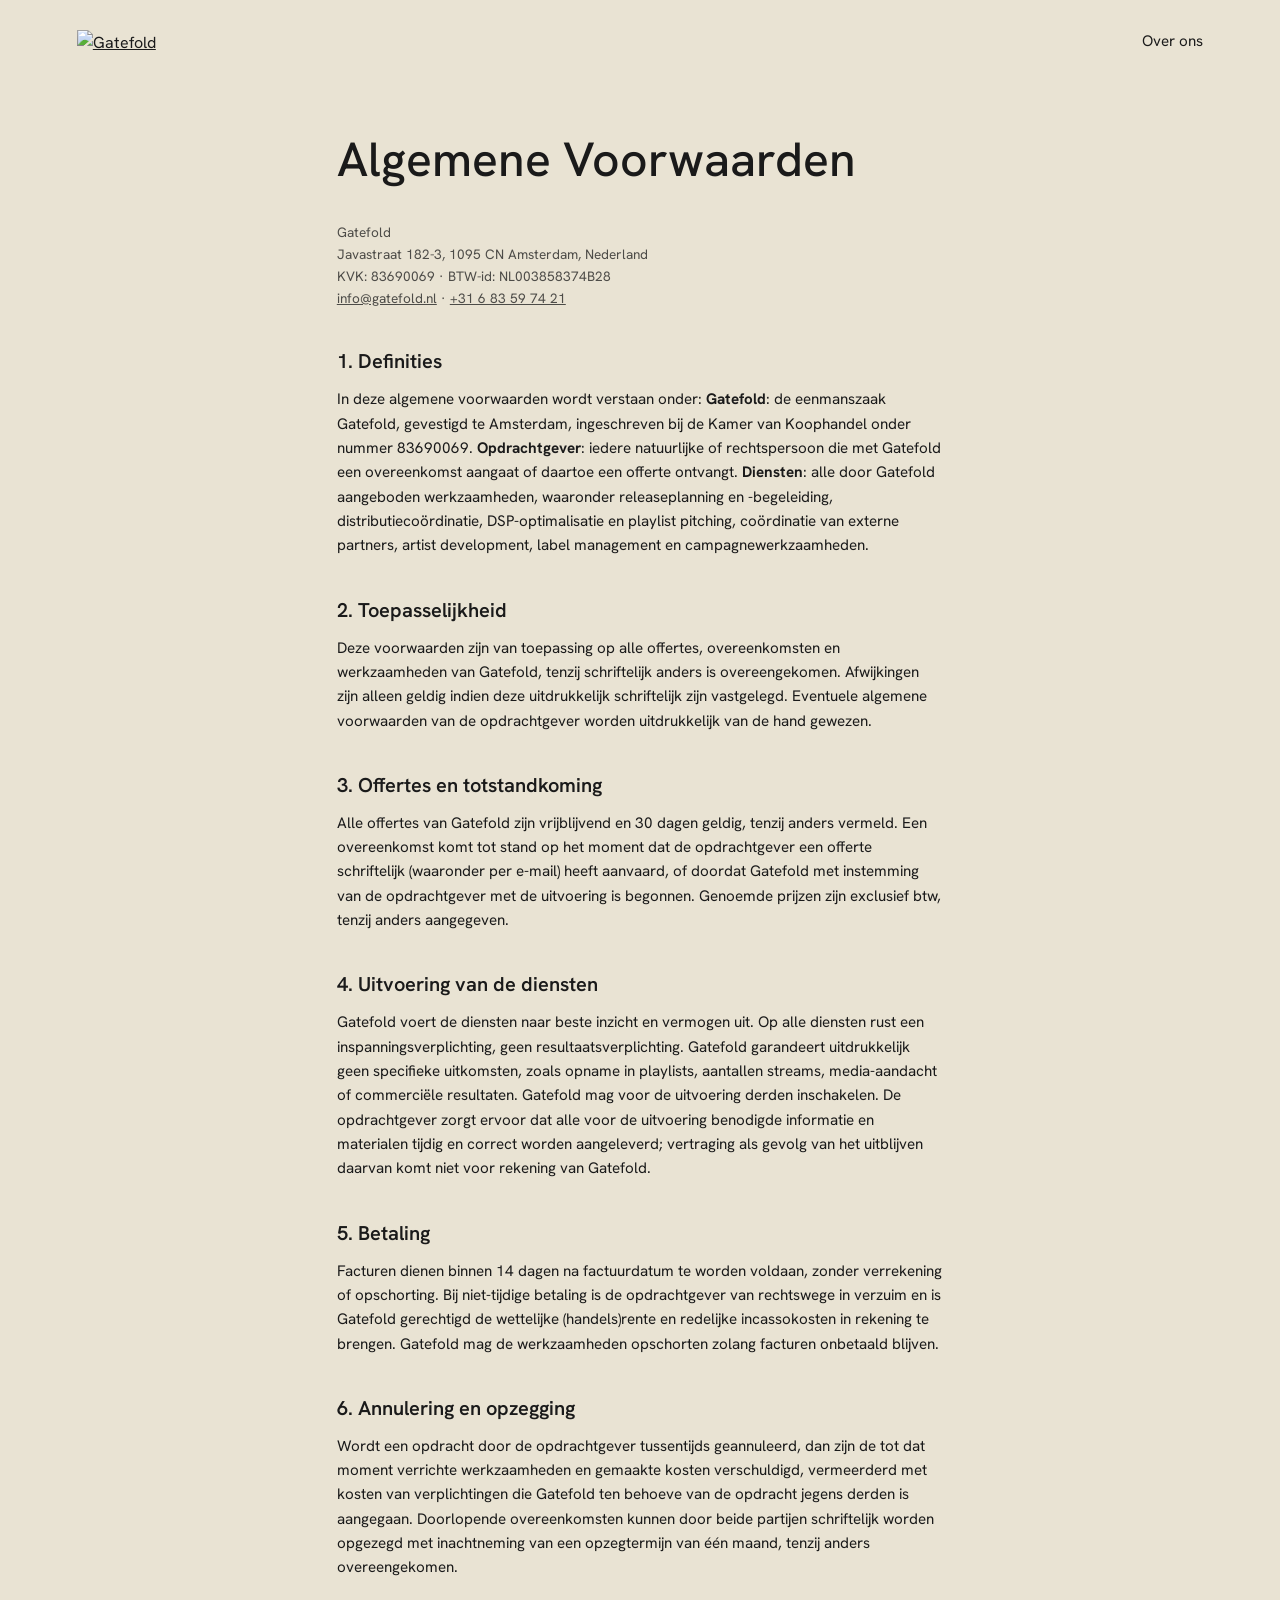
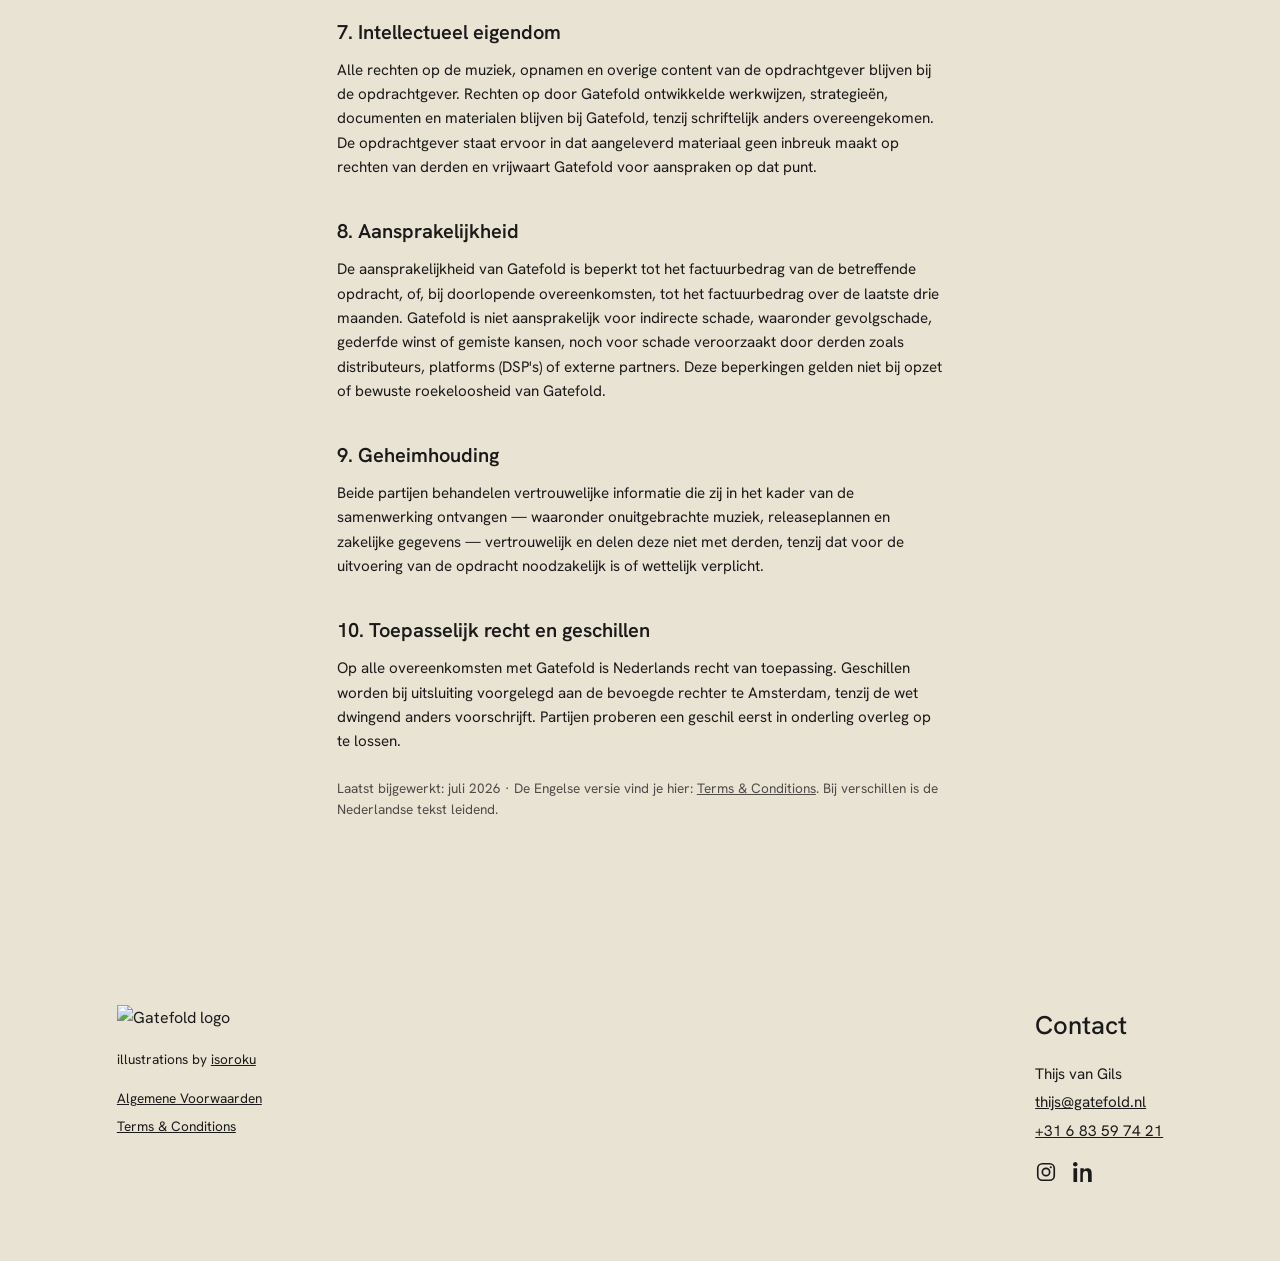
==== algemene-voorwaarden.html @ 9f6c151a "Add files via upload" ====
<!DOCTYPE html>
<html lang="nl">
<head>
  <meta charset="UTF-8">
  <meta name="viewport" content="width=device-width, initial-scale=1.0">
  <title>Algemene Voorwaarden — Gatefold</title>
  <link rel="preconnect" href="https://fonts.googleapis.com">
  <link rel="preconnect" href="https://fonts.gstatic.com" crossorigin>
  <link href="https://fonts.googleapis.com/css2?family=Hanken+Grotesk:wght@400;500;600;700&display=swap" rel="stylesheet">
  <link rel="stylesheet" href="style.css">
</head>
<body>

  <header class="site-header">
    <a href="index.html" class="wordmark"><img src="img/logo.png" alt="Gatefold"></a>
    <nav>
      <a href="over-ons.html">Over ons</a>
    </nav>
  </header>

  <main class="legal">
    <h1>Algemene Voorwaarden</h1>

    <p class="legal-meta">
      Gatefold<br>
      Javastraat 182-3, 1095 CN Amsterdam, Nederland<br>
      KVK: 83690069 · BTW-id: NL003858374B28<br>
      <a href="mailto:info@gatefold.nl">info@gatefold.nl</a> · <a href="tel:+31683597421">+31 6 83 59 74 21</a>
    </p>

    <h2>1. Definities</h2>
    <p>In deze algemene voorwaarden wordt verstaan onder: <strong>Gatefold</strong>: de eenmanszaak Gatefold, gevestigd te Amsterdam, ingeschreven bij de Kamer van Koophandel onder nummer 83690069. <strong>Opdrachtgever</strong>: iedere natuurlijke of rechtspersoon die met Gatefold een overeenkomst aangaat of daartoe een offerte ontvangt. <strong>Diensten</strong>: alle door Gatefold aangeboden werkzaamheden, waaronder releaseplanning en -begeleiding, distributiecoördinatie, DSP-optimalisatie en playlist pitching, coördinatie van externe partners, artist development, label management en campagnewerkzaamheden.</p>

    <h2>2. Toepasselijkheid</h2>
    <p>Deze voorwaarden zijn van toepassing op alle offertes, overeenkomsten en werkzaamheden van Gatefold, tenzij schriftelijk anders is overeengekomen. Afwijkingen zijn alleen geldig indien deze uitdrukkelijk schriftelijk zijn vastgelegd. Eventuele algemene voorwaarden van de opdrachtgever worden uitdrukkelijk van de hand gewezen.</p>

    <h2>3. Offertes en totstandkoming</h2>
    <p>Alle offertes van Gatefold zijn vrijblijvend en 30 dagen geldig, tenzij anders vermeld. Een overeenkomst komt tot stand op het moment dat de opdrachtgever een offerte schriftelijk (waaronder per e-mail) heeft aanvaard, of doordat Gatefold met instemming van de opdrachtgever met de uitvoering is begonnen. Genoemde prijzen zijn exclusief btw, tenzij anders aangegeven.</p>

    <h2>4. Uitvoering van de diensten</h2>
    <p>Gatefold voert de diensten naar beste inzicht en vermogen uit. Op alle diensten rust een inspanningsverplichting, geen resultaatsverplichting. Gatefold garandeert uitdrukkelijk geen specifieke uitkomsten, zoals opname in playlists, aantallen streams, media-aandacht of commerciële resultaten. Gatefold mag voor de uitvoering derden inschakelen. De opdrachtgever zorgt ervoor dat alle voor de uitvoering benodigde informatie en materialen tijdig en correct worden aangeleverd; vertraging als gevolg van het uitblijven daarvan komt niet voor rekening van Gatefold.</p>

    <h2>5. Betaling</h2>
    <p>Facturen dienen binnen 14 dagen na factuurdatum te worden voldaan, zonder verrekening of opschorting. Bij niet-tijdige betaling is de opdrachtgever van rechtswege in verzuim en is Gatefold gerechtigd de wettelijke (handels)rente en redelijke incassokosten in rekening te brengen. Gatefold mag de werkzaamheden opschorten zolang facturen onbetaald blijven.</p>

    <h2>6. Annulering en opzegging</h2>
    <p>Wordt een opdracht door de opdrachtgever tussentijds geannuleerd, dan zijn de tot dat moment verrichte werkzaamheden en gemaakte kosten verschuldigd, vermeerderd met kosten van verplichtingen die Gatefold ten behoeve van de opdracht jegens derden is aangegaan. Doorlopende overeenkomsten kunnen door beide partijen schriftelijk worden opgezegd met inachtneming van een opzegtermijn van één maand, tenzij anders overeengekomen.</p>

    <h2>7. Intellectueel eigendom</h2>
    <p>Alle rechten op de muziek, opnamen en overige content van de opdrachtgever blijven bij de opdrachtgever. Rechten op door Gatefold ontwikkelde werkwijzen, strategieën, documenten en materialen blijven bij Gatefold, tenzij schriftelijk anders overeengekomen. De opdrachtgever staat ervoor in dat aangeleverd materiaal geen inbreuk maakt op rechten van derden en vrijwaart Gatefold voor aanspraken op dat punt.</p>

    <h2>8. Aansprakelijkheid</h2>
    <p>De aansprakelijkheid van Gatefold is beperkt tot het factuurbedrag van de betreffende opdracht, of, bij doorlopende overeenkomsten, tot het factuurbedrag over de laatste drie maanden. Gatefold is niet aansprakelijk voor indirecte schade, waaronder gevolgschade, gederfde winst of gemiste kansen, noch voor schade veroorzaakt door derden zoals distributeurs, platforms (DSP's) of externe partners. Deze beperkingen gelden niet bij opzet of bewuste roekeloosheid van Gatefold.</p>

    <h2>9. Geheimhouding</h2>
    <p>Beide partijen behandelen vertrouwelijke informatie die zij in het kader van de samenwerking ontvangen — waaronder onuitgebrachte muziek, releaseplannen en zakelijke gegevens — vertrouwelijk en delen deze niet met derden, tenzij dat voor de uitvoering van de opdracht noodzakelijk is of wettelijk verplicht.</p>

    <h2>10. Toepasselijk recht en geschillen</h2>
    <p>Op alle overeenkomsten met Gatefold is Nederlands recht van toepassing. Geschillen worden bij uitsluiting voorgelegd aan de bevoegde rechter te Amsterdam, tenzij de wet dwingend anders voorschrijft. Partijen proberen een geschil eerst in onderling overleg op te lossen.</p>

    <p class="legal-meta">Laatst bijgewerkt: juli 2026 · De Engelse versie vind je hier: <a href="terms-conditions.html">Terms &amp; Conditions</a>. Bij verschillen is de Nederlandse tekst leidend.</p>
  </main>

  <footer class="site-footer">
    <div class="footer-left">
      <img src="img/logo-footer.png" alt="Gatefold logo" class="footer-logo">
      <p class="credit">illustrations by <a href="https://pelicanswamp.jp/" target="_blank" rel="noopener">isoroku</a></p>
      <p><a href="algemene-voorwaarden.html">Algemene Voorwaarden</a></p>
      <p><a href="terms-conditions.html">Terms &amp; Conditions</a></p>
    </div>
    <div class="footer-right">
      <h3>Contact</h3>
      <p>Thijs van Gils</p>
      <p><a href="mailto:thijs@gatefold.nl">thijs@gatefold.nl</a></p>
      <p><a href="tel:+31683597421">+31 6 83 59 74 21</a></p>
      <div class="socials">
        <a href="http://instagram.com/gatefold.nl" aria-label="Instagram" target="_blank" rel="noopener">
          <svg viewBox="0 0 24 24" width="22" height="22" fill="none" stroke="currentColor" stroke-width="1.8"><rect x="3" y="3" width="18" height="18" rx="5"/><circle cx="12" cy="12" r="4"/><circle cx="17.2" cy="6.8" r="1.2" fill="currentColor" stroke="none"/></svg>
        </a>
        <a href="https://nl.linkedin.com/company/gatefoldnl" aria-label="LinkedIn" target="_blank" rel="noopener">
          <svg viewBox="0 0 24 24" width="22" height="22" fill="currentColor"><path d="M4.98 3.5C4.98 4.88 3.87 6 2.5 6S0 4.88 0 3.5 1.12 1 2.5 1s2.48 1.12 2.48 2.5zM.5 8h4V23h-4V8zm7.5 0h3.8v2.05h.05c.53-1 1.83-2.05 3.77-2.05 4.03 0 4.78 2.65 4.78 6.1V23h-4v-7.9c0-1.88-.03-4.3-2.62-4.3-2.62 0-3.02 2.05-3.02 4.17V23H8V8z"/></svg>
        </a>
      </div>
    </div>
  </footer>

</body>
</html>
---- style.css ----
/* ==========================================================
   Gatefold — statische site
   Kleuren en typografie gebaseerd op het originele ontwerp
   ========================================================== */

:root {
  --cream: #e9e3d3;      /* lichte achtergrond */
  --navy: #14384f;       /* donkerblauwe secties */
  --ink: #1a1a1a;        /* tekst op licht */
  --line: rgba(233, 227, 211, 0.5); /* lijntjes in accordeon */
}

* { margin: 0; padding: 0; box-sizing: border-box; }

html { scroll-behavior: smooth; }

body {
  font-family: "Hanken Grotesk", "Helvetica Neue", Arial, sans-serif;
  background: var(--cream);
  color: var(--ink);
  line-height: 1.6;
}

img { max-width: 100%; display: block; }

a { color: inherit; }

/* ---------- Header ---------- */

.site-header {
  display: flex;
  justify-content: space-between;
  align-items: center;
  padding: 28px 6vw;
  background: var(--cream);
}

.wordmark img { height: 22px; width: auto; }

.site-header nav a {
  text-decoration: none;
  font-size: 0.95rem;
  margin-left: 28px;
}

.site-header nav a:hover,
.site-header nav a.active {
  text-decoration: underline;
  text-underline-offset: 4px;
}

/* ---------- Knoppen ---------- */

.btn {
  display: inline-block;
  padding: 14px 40px;
  border-radius: 999px;
  text-decoration: none;
  font-size: 0.85rem;
  font-weight: 600;
  letter-spacing: 0.12em;
  text-transform: uppercase;
  transition: opacity 0.2s ease;
}

.btn:hover { opacity: 0.85; }

.btn-dark { background: var(--navy); color: var(--cream); }
.btn-light { background: var(--cream); color: var(--navy); }

/* ---------- Hero ---------- */

.hero { background: var(--cream); padding: 6vw 6vw 8vw; }

.hero-inner {
  display: grid;
  grid-template-columns: 1.1fr 1fr;
  gap: 6vw;
  align-items: center;
  max-width: 1200px;
  margin: 0 auto;
}

.hero h1 {
  font-size: clamp(2.2rem, 4.5vw, 3.4rem);
  font-weight: 600;
  line-height: 1.15;
  margin-bottom: 24px;
}

.hero p { max-width: 44ch; margin-bottom: 32px; font-size: 0.95rem; }

.hero-image img { max-width: 420px; margin: 0 auto; }

/* ---------- Donkere secties ---------- */

.dark { background: var(--navy); color: var(--cream); }

.section-inner {
  max-width: 1200px;
  margin: 0 auto;
  padding: 90px 6vw;
}

.two-col {
  display: grid;
  grid-template-columns: 1fr 1.2fr;
  gap: 6vw;
  align-items: start;
}

.section-title {
  font-size: clamp(2rem, 3.5vw, 2.8rem);
  font-weight: 500;
}

/* ---------- Accordeon (services) ---------- */

.accordion details { border-bottom: 1px solid var(--line); }
.accordion details:first-child { border-top: 1px solid var(--line); }

.accordion summary {
  cursor: pointer;
  list-style: none;
  display: flex;
  justify-content: space-between;
  align-items: center;
  gap: 20px;
  padding: 22px 4px;
  font-size: 1.35rem;
  font-weight: 500;
}

.accordion summary::-webkit-details-marker { display: none; }

/* plus/min-teken */
.accordion summary::after {
  content: "+";
  font-size: 1.6rem;
  font-weight: 400;
  flex-shrink: 0;
}

.accordion details[open] summary::after { content: "–"; }

.accordion details p {
  padding: 0 4px 24px;
  font-size: 0.9rem;
  max-width: 55ch;
  opacity: 0.9;
}

/* ---------- Hoe het werkt ---------- */

.how-it-works { align-items: center; }

.how-image img { max-width: 420px; }

.how-text h2 {
  font-size: clamp(2rem, 3.5vw, 2.8rem);
  font-weight: 500;
  margin-bottom: 20px;
}

.how-text p { max-width: 48ch; margin-bottom: 32px; font-size: 0.95rem; }

/* ---------- Contact ---------- */

.contact p { max-width: 40ch; margin-top: 16px; font-size: 0.95rem; }

.contact-details { font-size: 1.05rem; }
.contact-details .contact-name { font-weight: 600; margin-bottom: 8px; }
.contact-details a { text-underline-offset: 4px; }

/* ---------- Footer ---------- */

.site-footer {
  background: var(--cream);
  color: var(--ink);
  display: grid;
  grid-template-columns: 1fr 1fr;
  gap: 6vw;
  padding: 70px 6vw;
  max-width: 1200px;
  margin: 0 auto;
}

.footer-logo { max-width: 130px; margin-bottom: 18px; }

.footer-left p { font-size: 0.85rem; margin-bottom: 6px; }
.footer-left .credit { margin-bottom: 18px; }

.footer-right { justify-self: end; }
.footer-right h3 { font-size: 1.6rem; font-weight: 500; margin-bottom: 16px; }
.footer-right p { font-size: 0.95rem; margin-bottom: 4px; }

.socials { display: flex; gap: 16px; margin-top: 18px; }
.socials a { color: var(--ink); }
.socials a:hover { opacity: 0.7; }

/* ---------- Over ons ---------- */

.about { background: var(--cream); }

.about-inner {
  max-width: 1200px;
  margin: 0 auto;
  padding: 6vw;
  grid-template-columns: 1fr 1.1fr;
  align-items: start;
}

.about-text h1 {
  font-size: clamp(2.4rem, 5vw, 3.6rem);
  font-weight: 500;
  margin-bottom: 28px;
}

.about-text p { max-width: 52ch; margin-bottom: 20px; font-size: 1rem; }

.about-text .btn { margin-top: 16px; }

/* ---------- Voorwaarden-pagina's ---------- */

.legal {
  max-width: 760px;
  margin: 0 auto;
  padding: 40px 6vw 90px;
}

.legal h1 {
  font-size: clamp(2.2rem, 4vw, 3rem);
  font-weight: 500;
  margin-bottom: 24px;
}

.legal h2 {
  font-size: 1.25rem;
  font-weight: 600;
  margin: 36px 0 10px;
}

.legal p { font-size: 0.95rem; margin-bottom: 14px; }

.legal .legal-meta {
  font-size: 0.85rem;
  opacity: 0.75;
  margin: 24px 0;
}

/* ---------- Mobiel ---------- */

@media (max-width: 800px) {
  .hero-inner,
  .two-col,
  .about-inner,
  .site-footer {
    grid-template-columns: 1fr;
    gap: 40px;
  }

  .hero-image { order: -1; }
  .hero-image img { max-width: 260px; }

  .section-inner { padding: 60px 6vw; }

  .accordion summary { font-size: 1.1rem; }

  .footer-right { justify-self: start; }
}
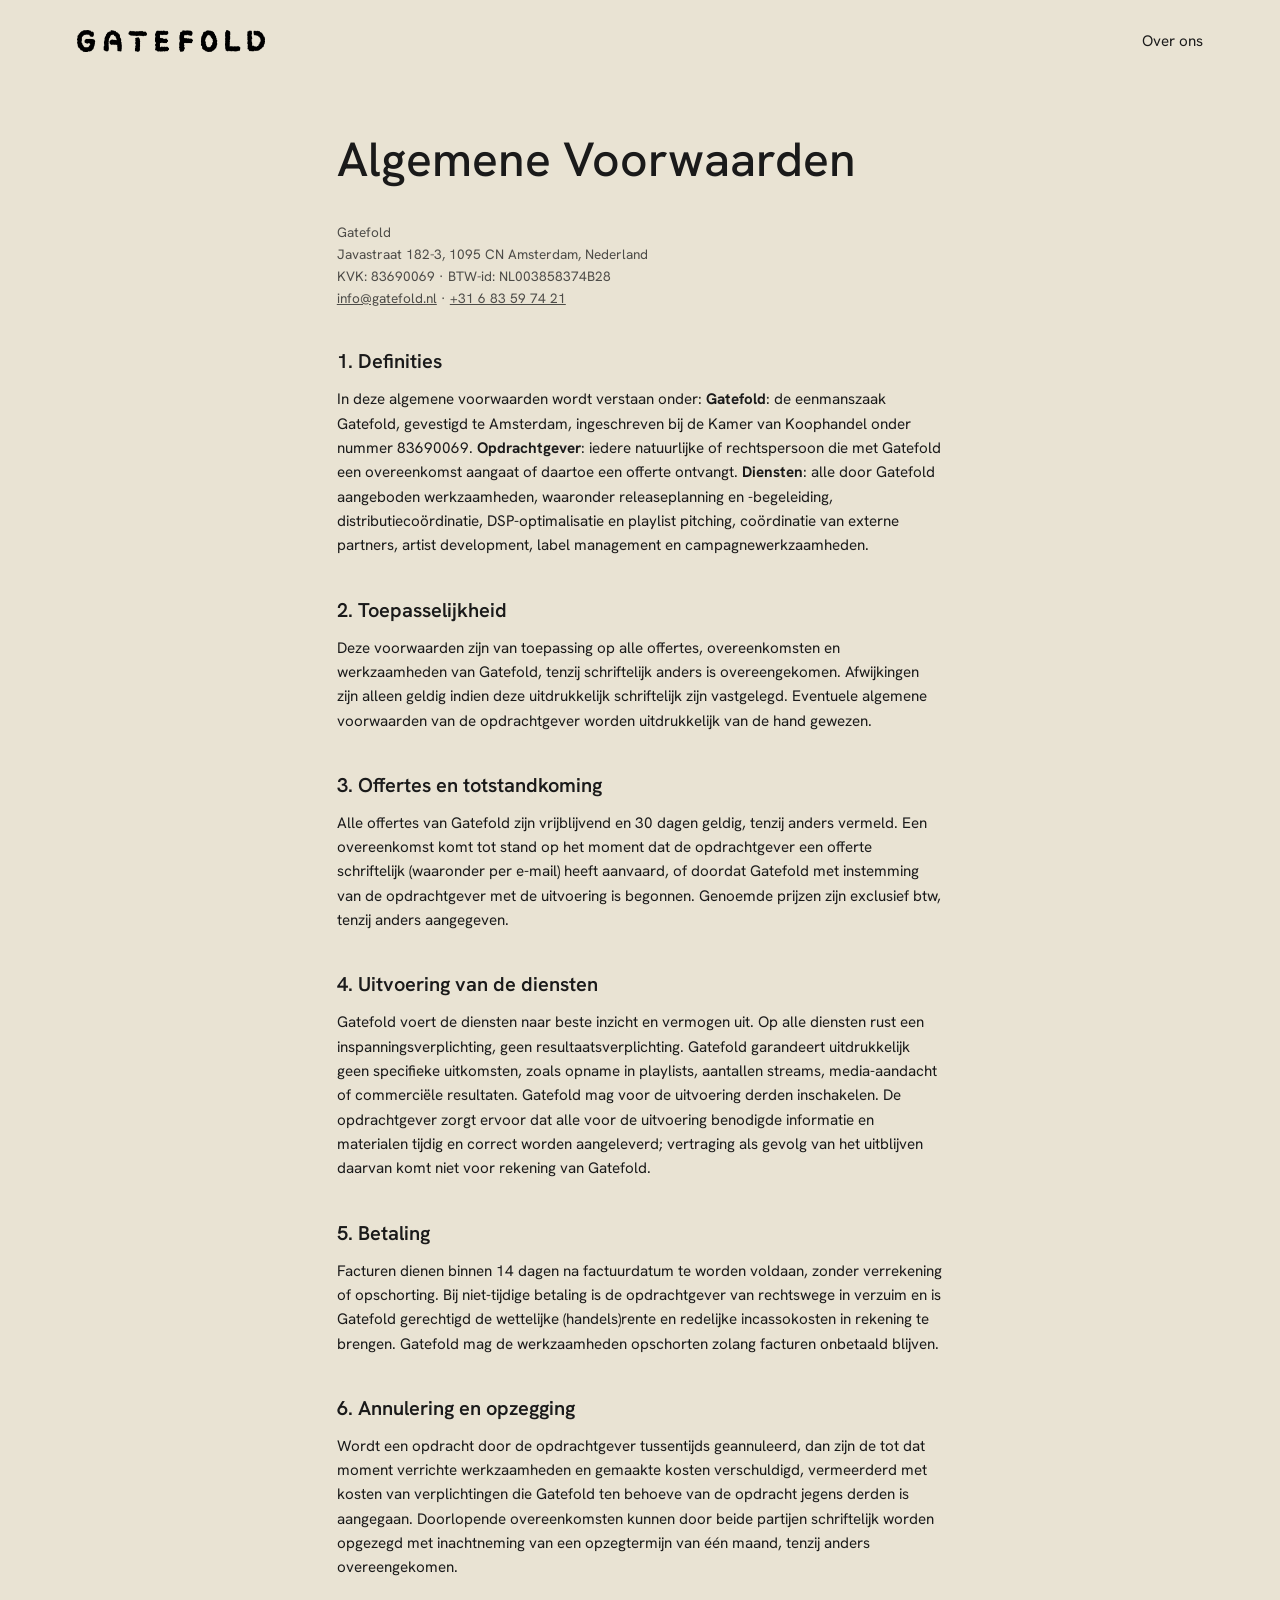
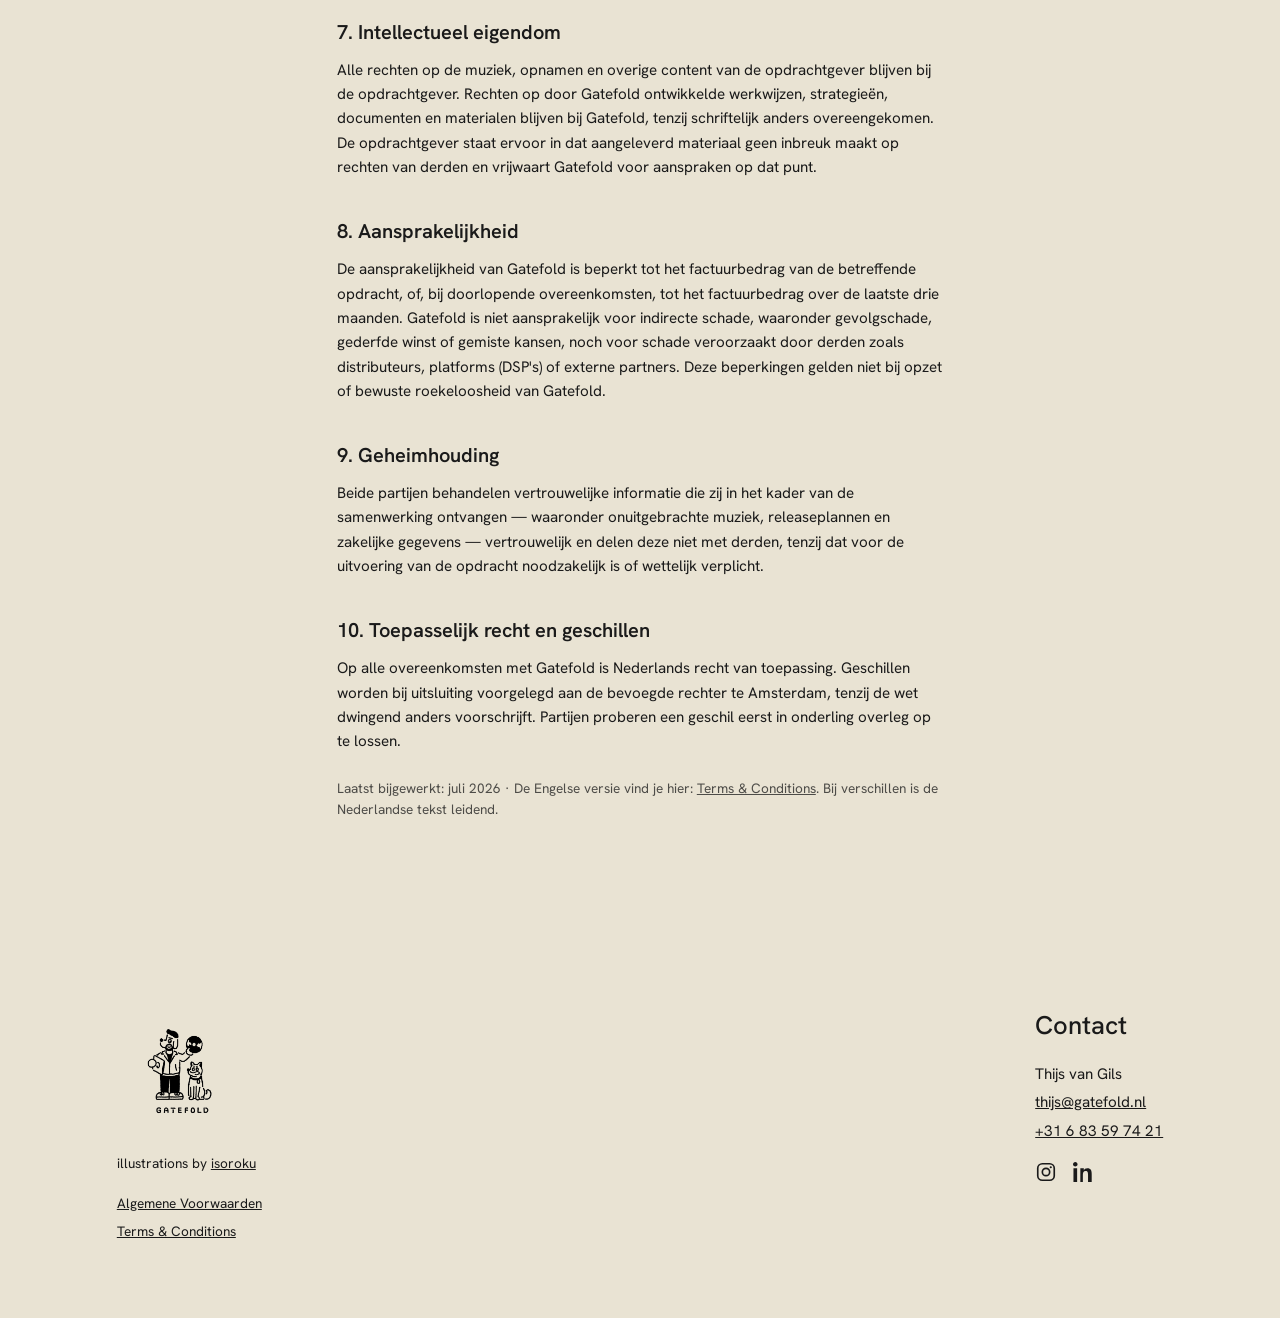
==== commit 1cf7f5cd: "Add files via upload" ====
--- a/algemene-voorwaarden.html
+++ b/algemene-voorwaarden.html
@@ -12,7 +12,7 @@
 <body>
 
   <header class="site-header">
-    <a href="index.html" class="wordmark"><img src="img/logo.png" alt="Gatefold"></a>
+    <a href="index.html" class="wordmark"><img src="img/logo.webp" alt="Gatefold"></a>
     <nav>
       <a href="over-ons.html">Over ons</a>
     </nav>
@@ -63,7 +63,7 @@
 
   <footer class="site-footer">
     <div class="footer-left">
-      <img src="img/logo-footer.png" alt="Gatefold logo" class="footer-logo">
+      <img src="img/logo-footer.webp" alt="Gatefold logo" class="footer-logo">
       <p class="credit">illustrations by <a href="https://pelicanswamp.jp/" target="_blank" rel="noopener">isoroku</a></p>
       <p><a href="algemene-voorwaarden.html">Algemene Voorwaarden</a></p>
       <p><a href="terms-conditions.html">Terms &amp; Conditions</a></p>
--- a/style.css
+++ b/style.css
@@ -168,10 +168,6 @@
 
 .contact p { max-width: 40ch; margin-top: 16px; font-size: 0.95rem; }
 
-.contact-details { font-size: 1.05rem; }
-.contact-details .contact-name { font-weight: 600; margin-bottom: 8px; }
-.contact-details a { text-underline-offset: 4px; }
-
 /* ---------- Footer ---------- */
 
 .site-footer {
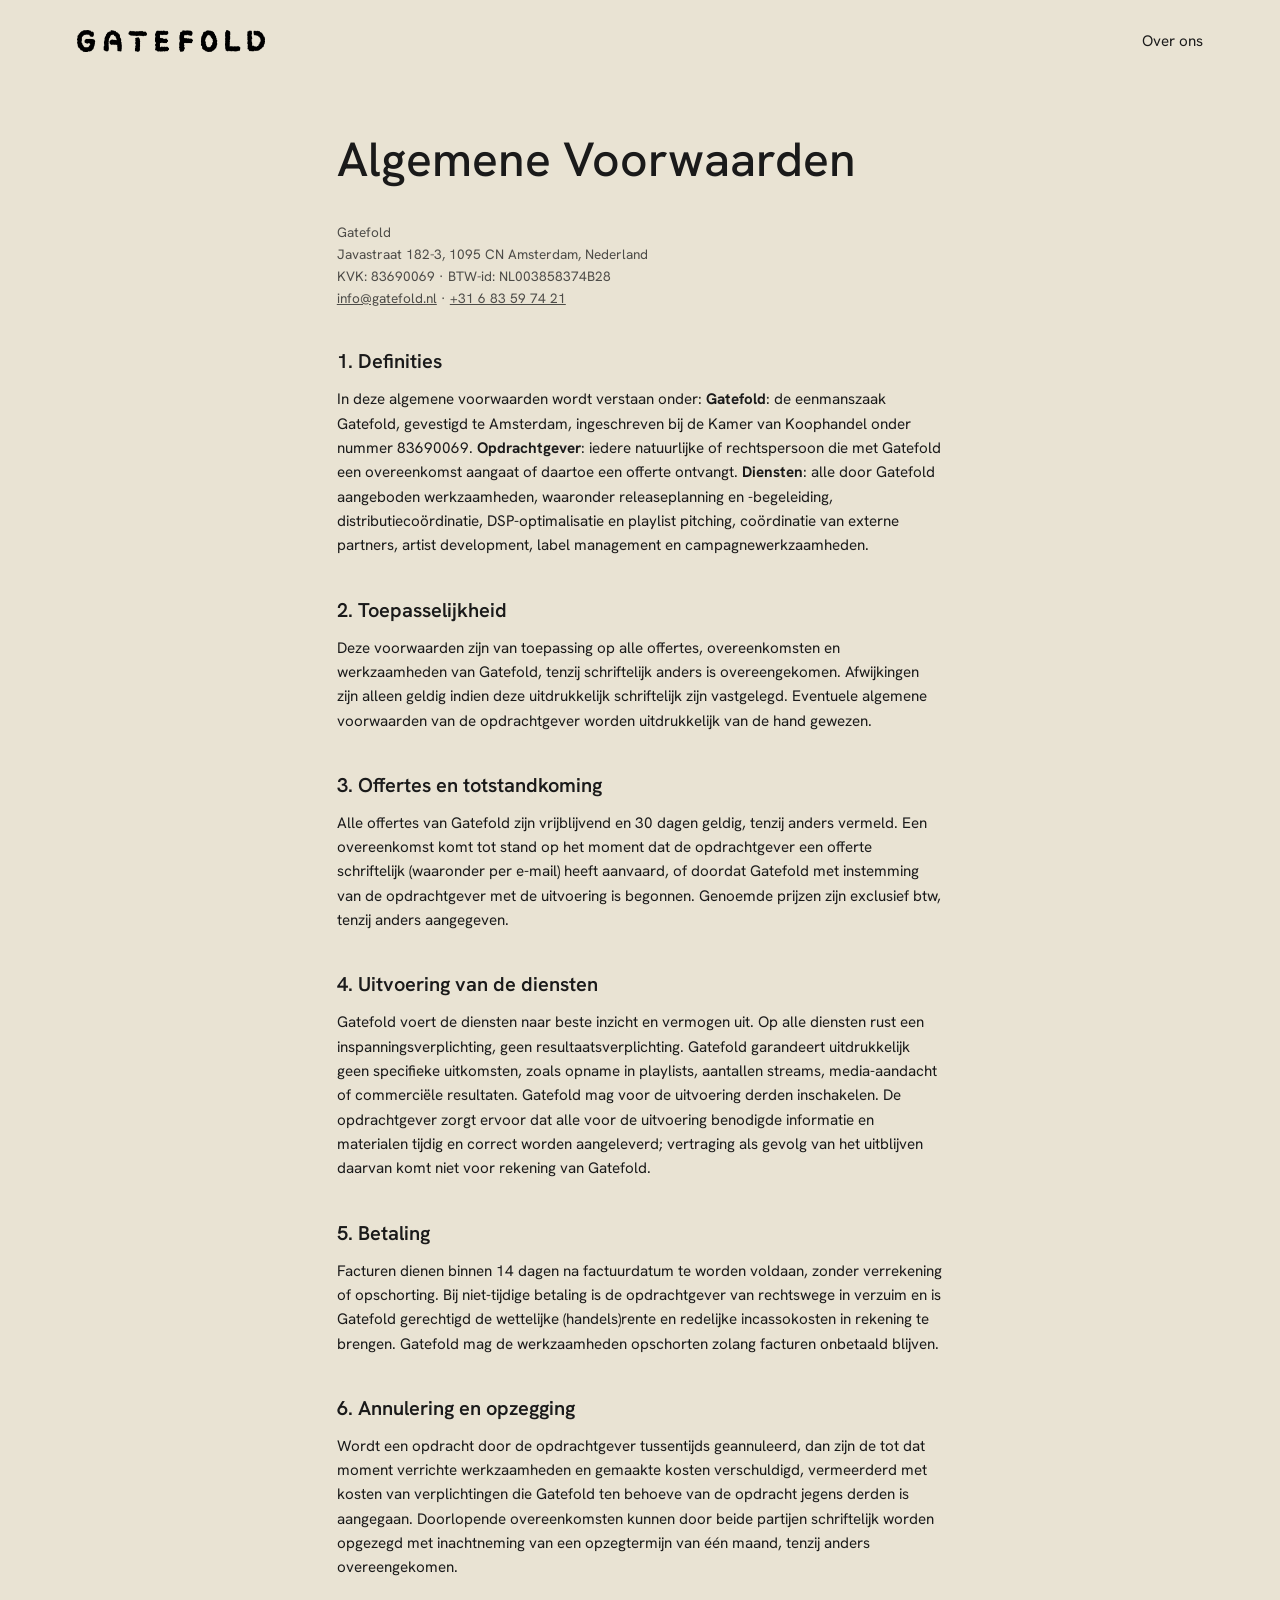
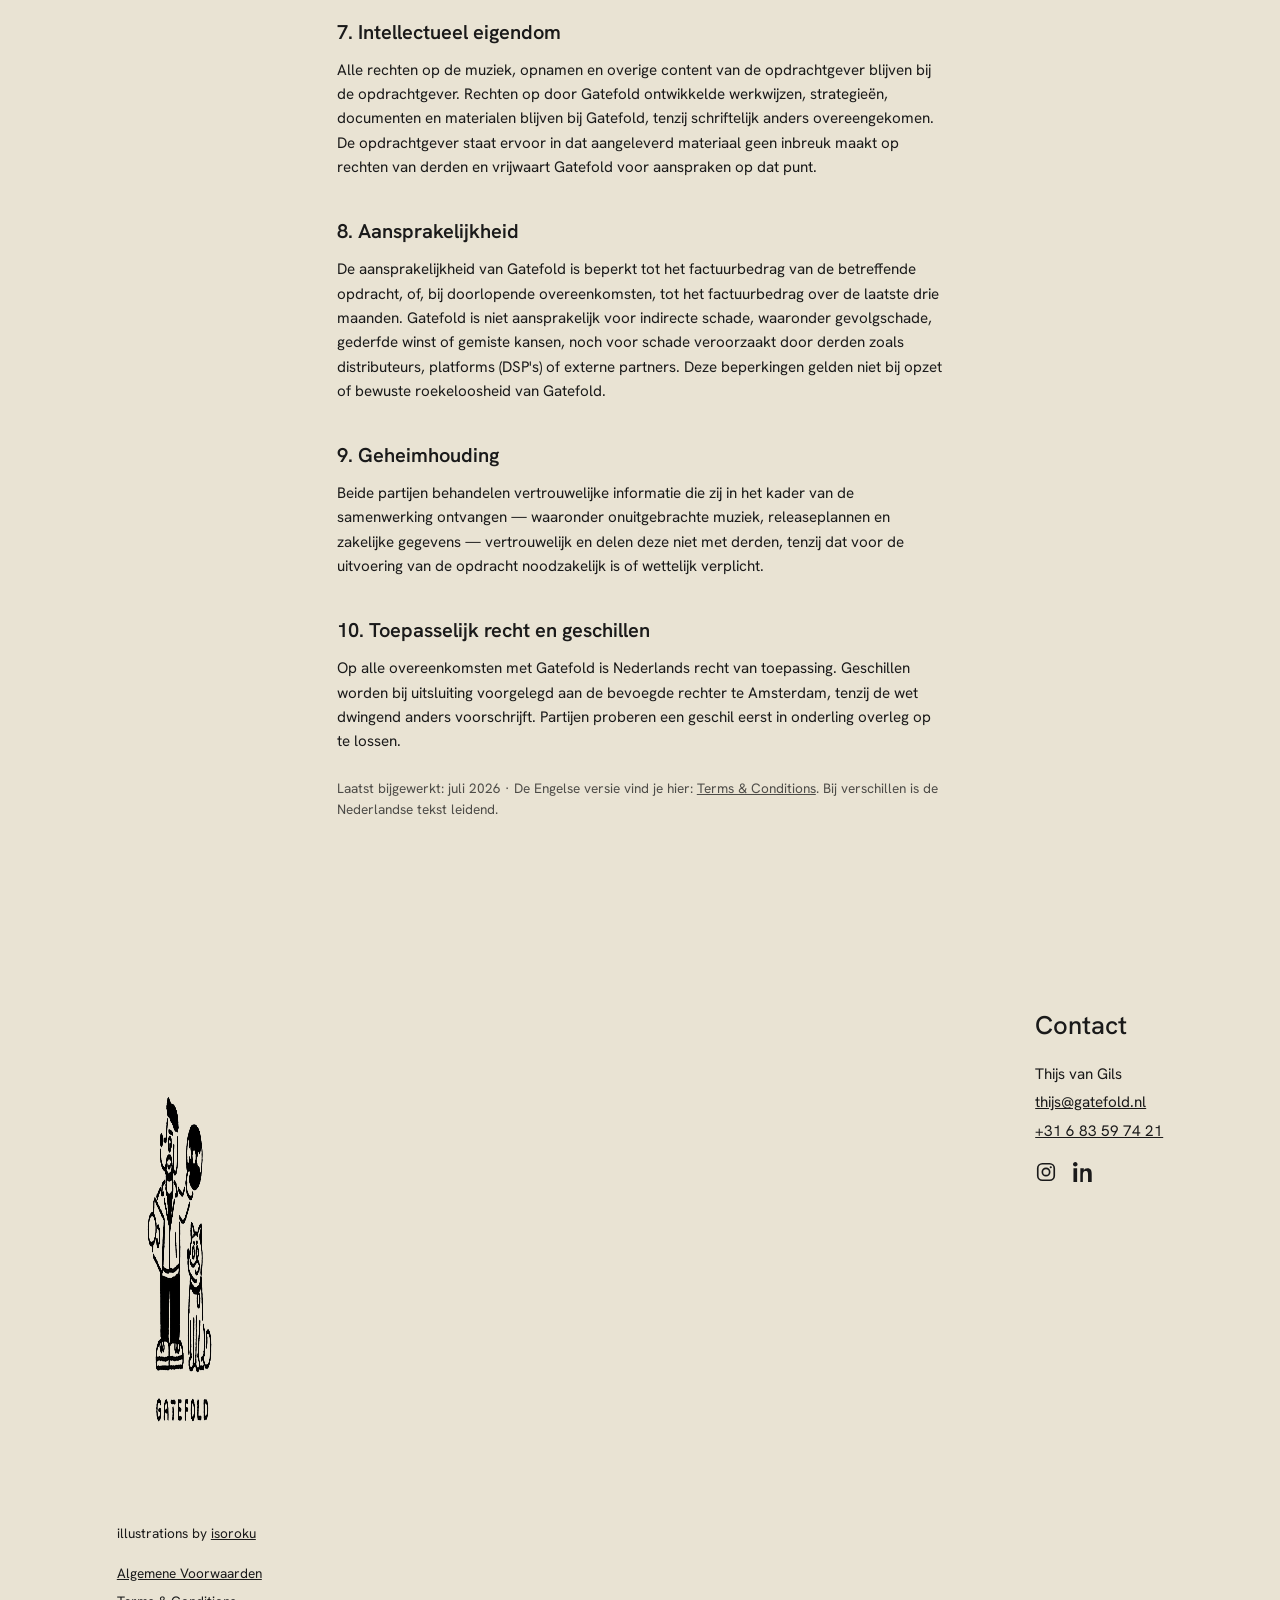
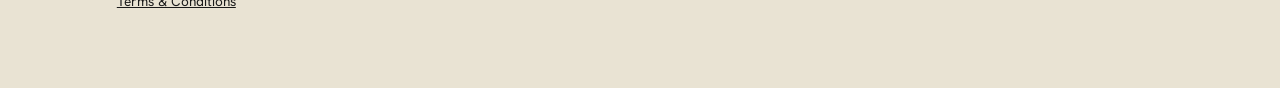
==== commit 4bed045c: "Add files via upload" ====
--- a/algemene-voorwaarden.html
+++ b/algemene-voorwaarden.html
@@ -4,6 +4,11 @@
   <meta charset="UTF-8">
   <meta name="viewport" content="width=device-width, initial-scale=1.0">
   <title>Algemene Voorwaarden — Gatefold</title>
+  <meta name="description" content="De algemene voorwaarden van Gatefold, releasesupport voor onafhankelijke artiesten en labels.">
+  <link rel="canonical" href="https://gatefold.nl/algemene-voorwaarden.html">
+  <link rel="icon" type="image/png" href="img/favicon.png">
+  <link rel="apple-touch-icon" href="img/apple-touch-icon.png">
+  <meta name="theme-color" content="#e9e3d3">
   <link rel="preconnect" href="https://fonts.googleapis.com">
   <link rel="preconnect" href="https://fonts.gstatic.com" crossorigin>
   <link href="https://fonts.googleapis.com/css2?family=Hanken+Grotesk:wght@400;500;600;700&display=swap" rel="stylesheet">
@@ -12,7 +17,7 @@
 <body>
 
   <header class="site-header">
-    <a href="index.html" class="wordmark"><img src="img/logo.webp" alt="Gatefold"></a>
+    <a href="index.html" class="wordmark"><img src="img/logo.webp" alt="Gatefold" width="1500" height="175"></a>
     <nav>
       <a href="over-ons.html">Over ons</a>
     </nav>
@@ -63,7 +68,7 @@
 
   <footer class="site-footer">
     <div class="footer-left">
-      <img src="img/logo-footer.webp" alt="Gatefold logo" class="footer-logo">
+      <img src="img/logo-footer.webp" alt="Gatefold logo" class="footer-logo" width="500" height="500" loading="lazy">
       <p class="credit">illustrations by <a href="https://pelicanswamp.jp/" target="_blank" rel="noopener">isoroku</a></p>
       <p><a href="algemene-voorwaarden.html">Algemene Voorwaarden</a></p>
       <p><a href="terms-conditions.html">Terms &amp; Conditions</a></p>
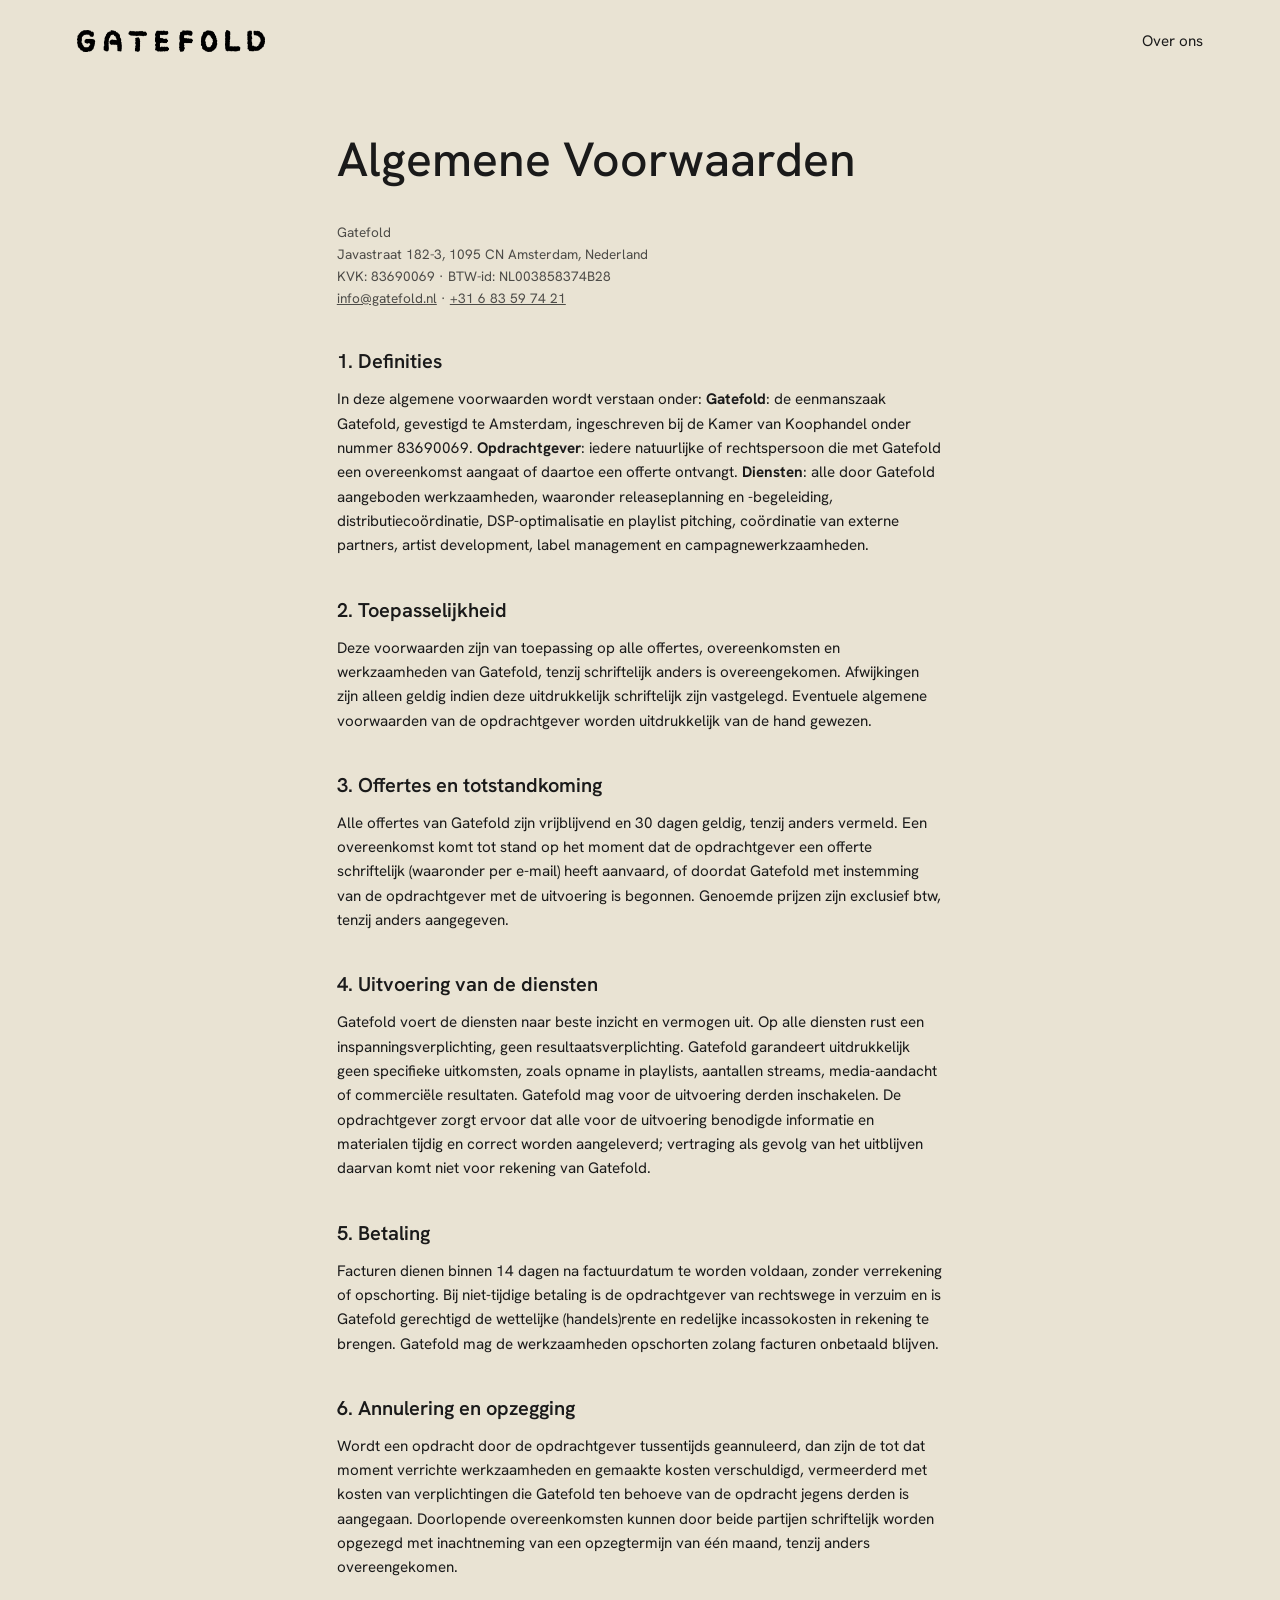
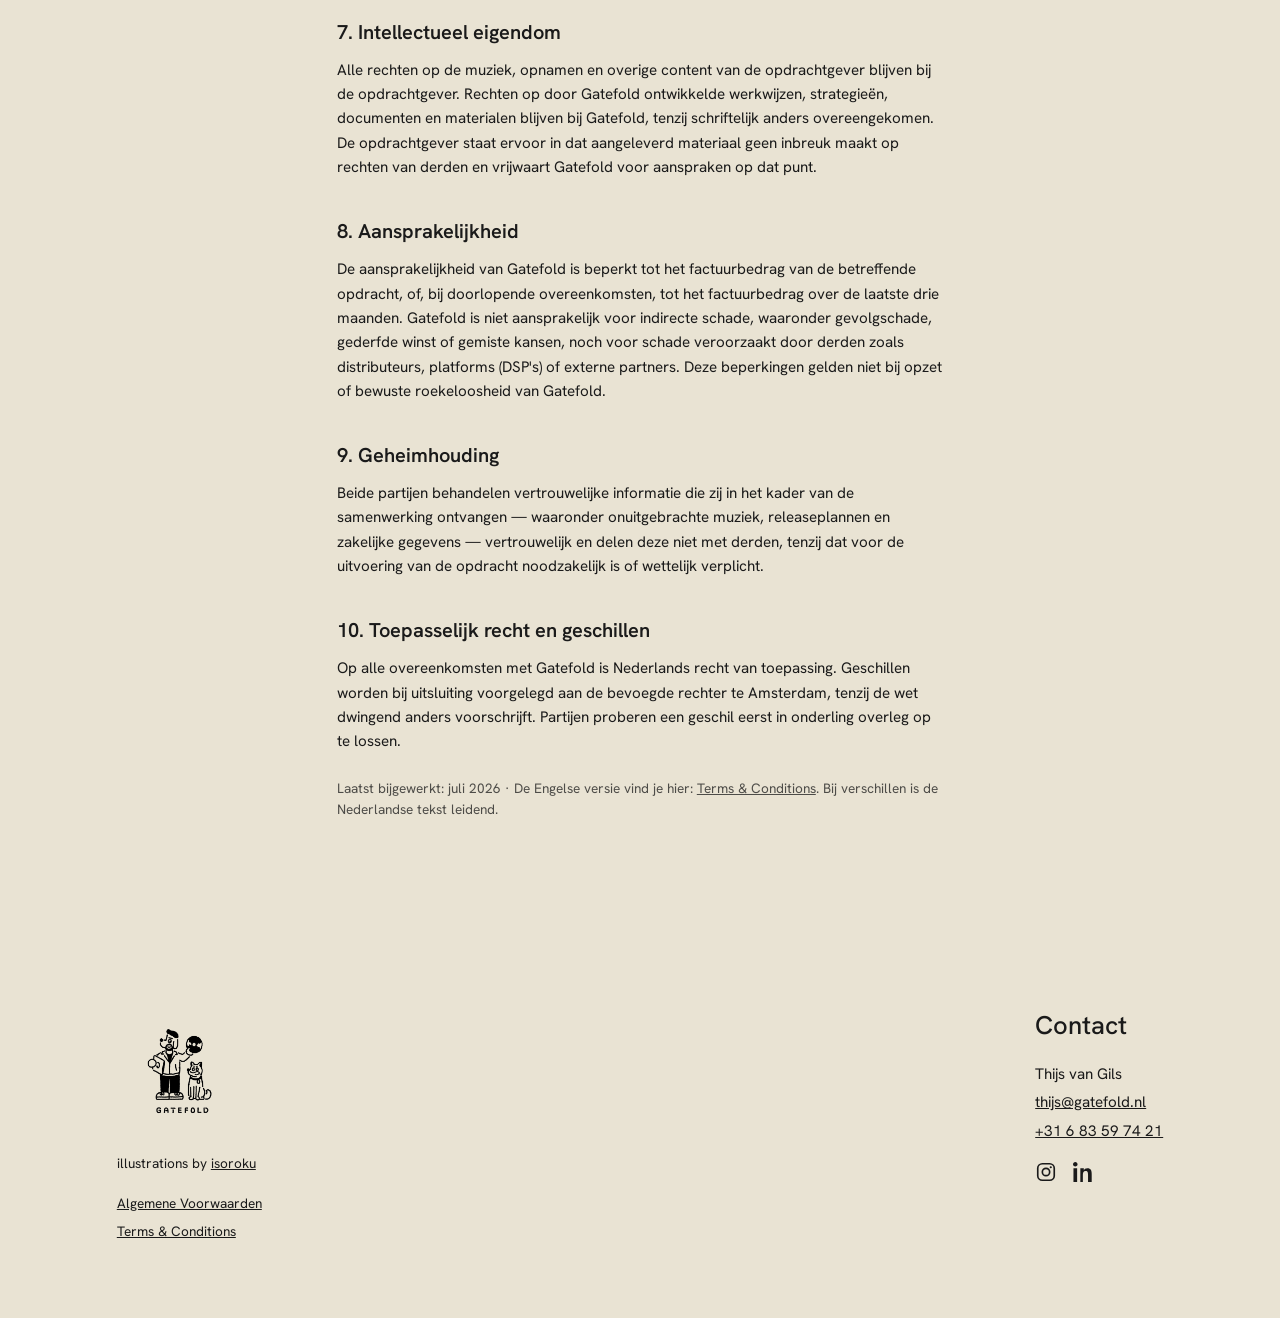
==== commit 6e5eb124: "Add Google Tag Manager snippet to algemene-voorwaarden.html" ====
--- a/algemene-voorwaarden.html
+++ b/algemene-voorwaarden.html
@@ -1,6 +1,12 @@
 <!DOCTYPE html>
 <html lang="nl">
 <head>
+  <script async src="https://www.googletagmanager.com/gtm.js?id=GTM-K7DRKMZR"></script>
+  <script>
+    window.dataLayer = window.dataLayer || [];
+    function gtag(){dataLayer.push(arguments);}
+    gtag('js', new Date());
+  </script>
   <meta charset="UTF-8">
   <meta name="viewport" content="width=device-width, initial-scale=1.0">
   <title>Algemene Voorwaarden — Gatefold</title>
--- a/style.css
+++ b/style.css
@@ -21,7 +21,7 @@
   line-height: 1.6;
 }
 
-img { max-width: 100%; display: block; }
+img { max-width: 100%; height: auto; display: block; }
 
 a { color: inherit; }
 
